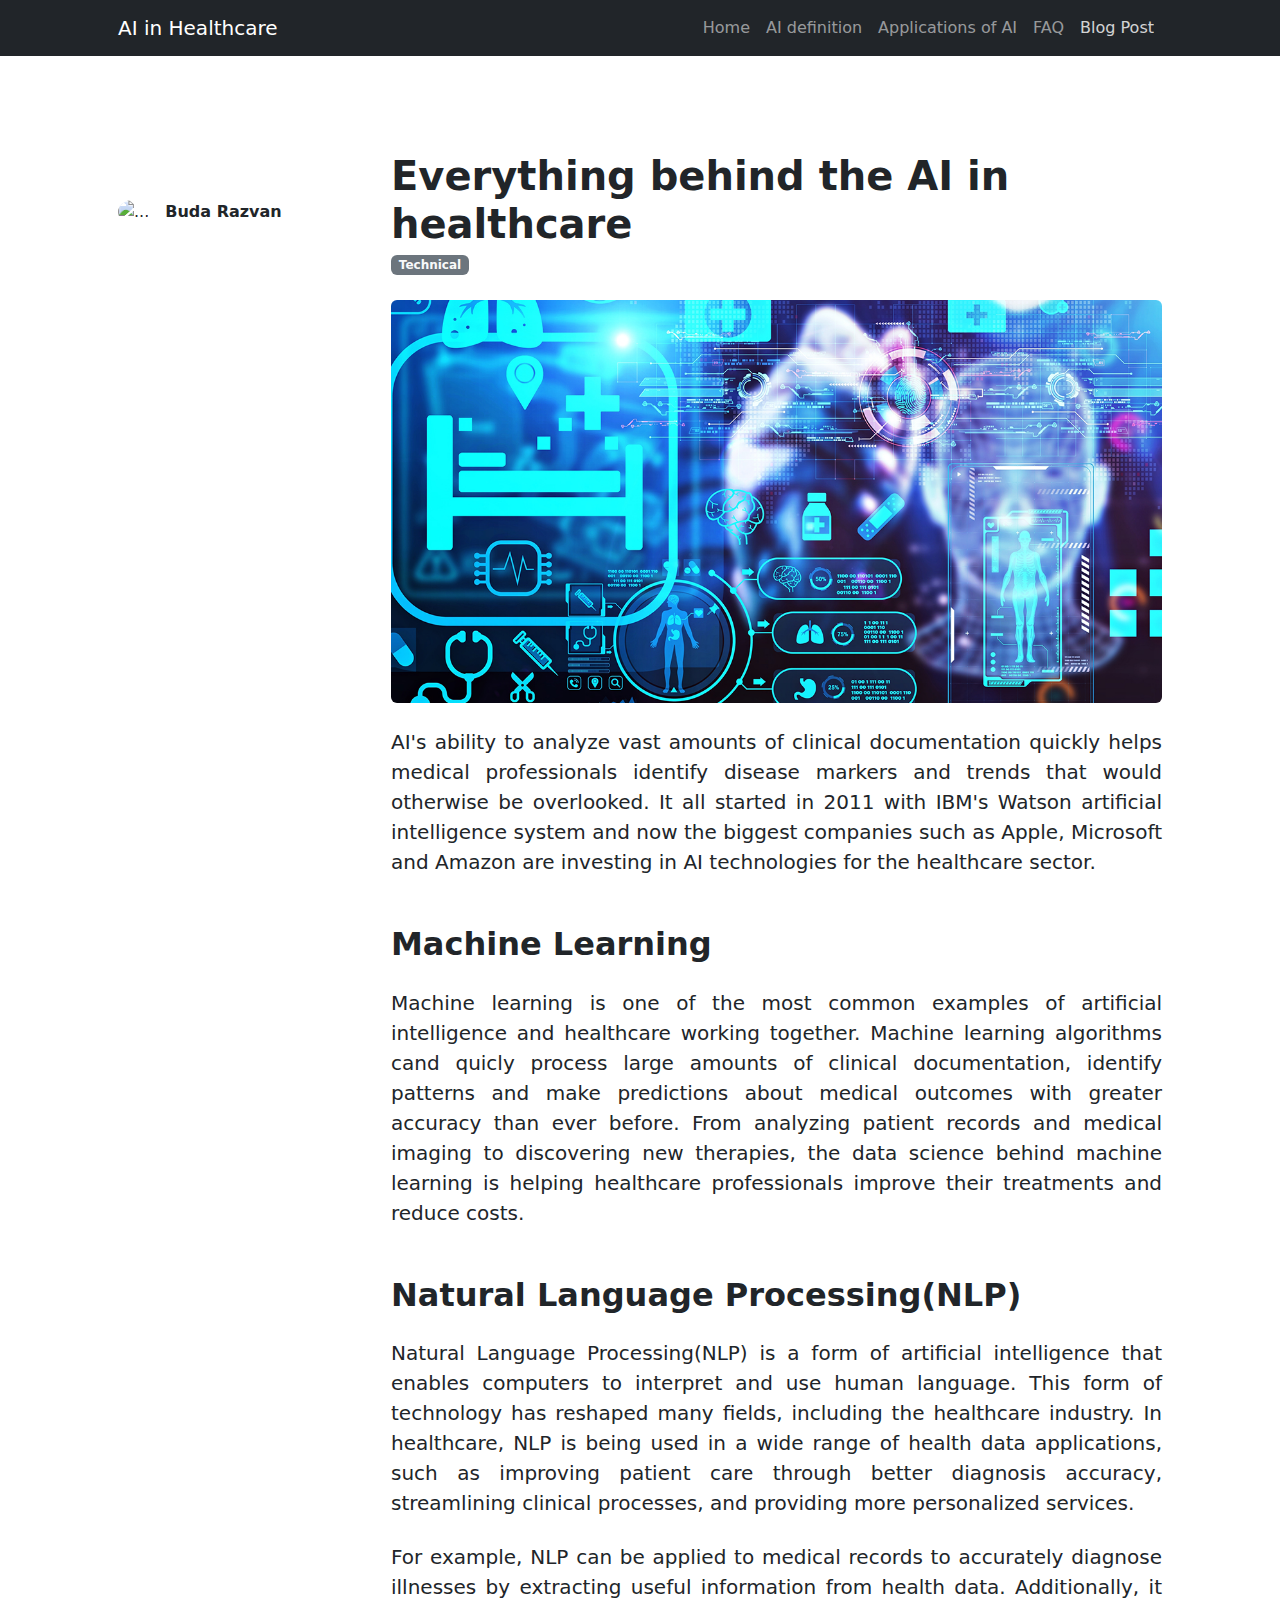
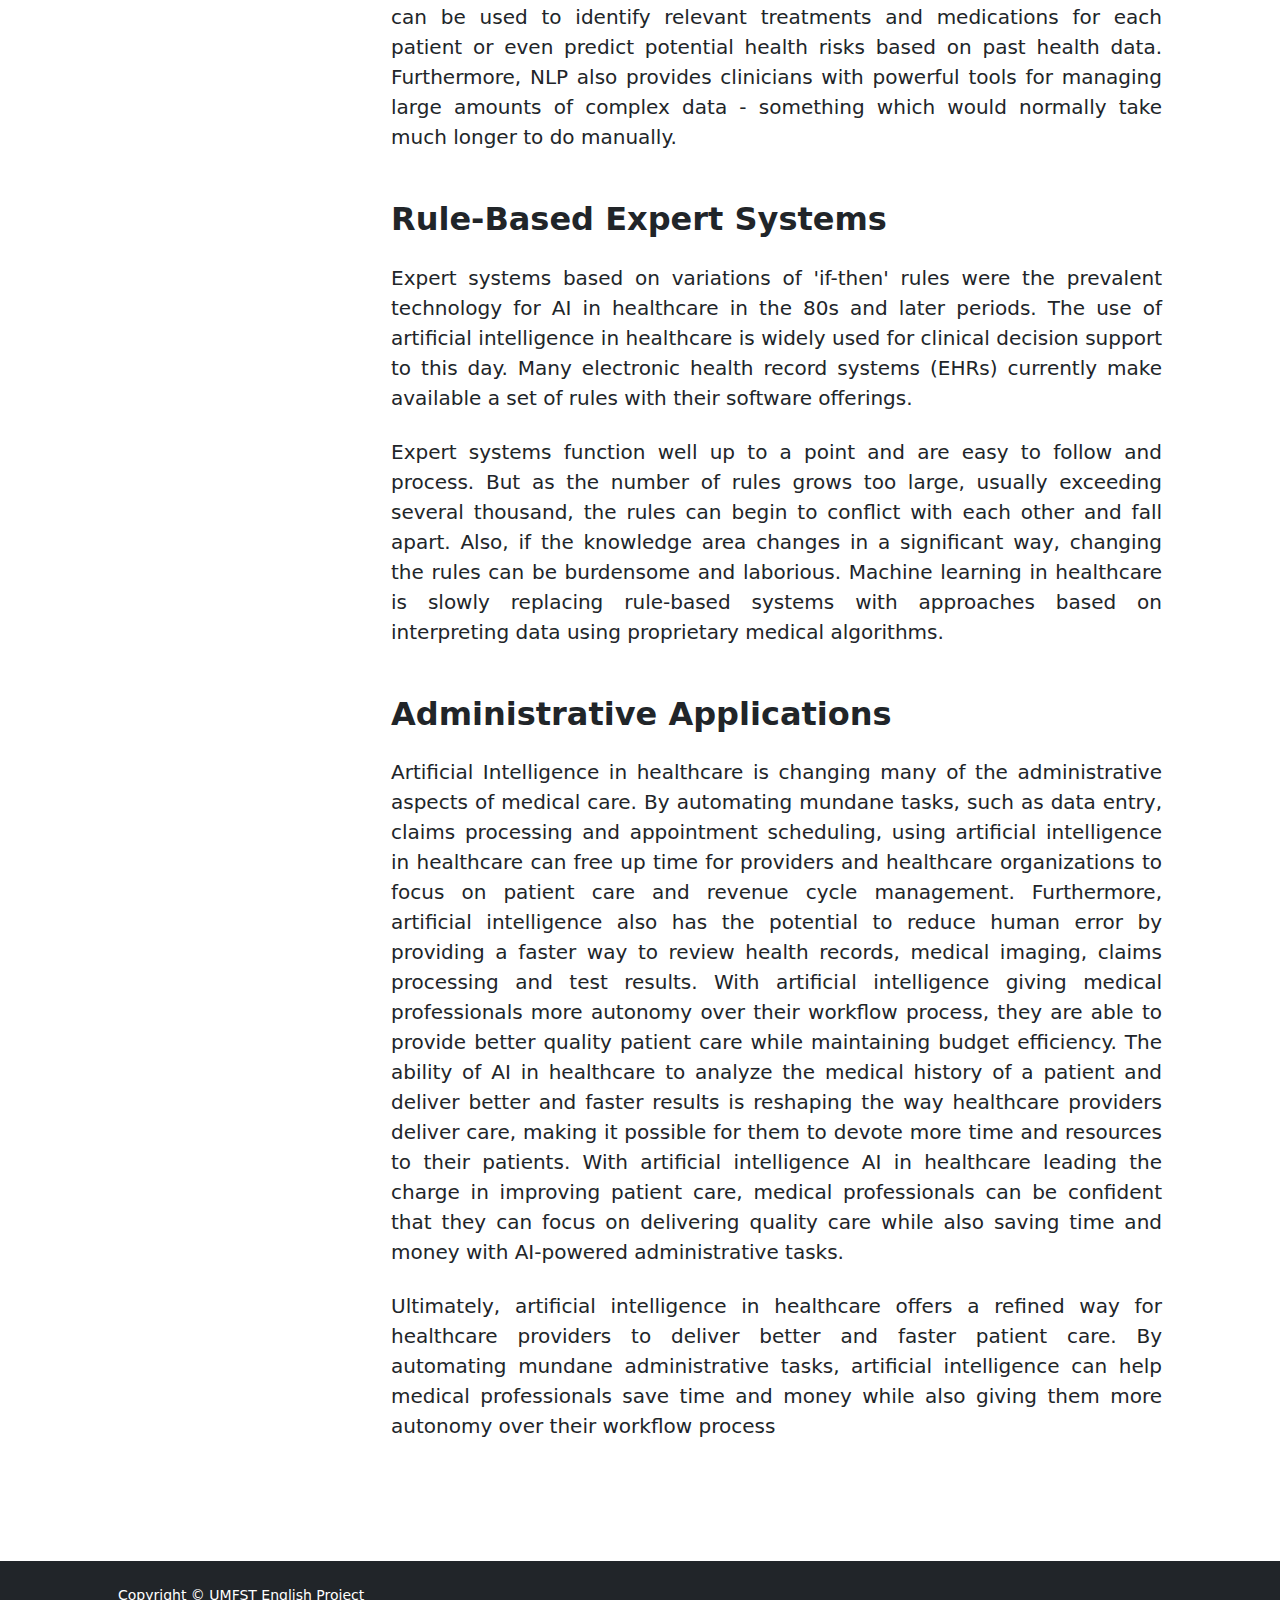
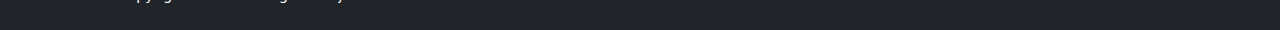
==== blog-post.html @ 0d1d4f3b "Add files via upload" ====
<!DOCTYPE html>
<html lang="en">
    <head>
        <meta charset="utf-8" />
        <meta name="viewport" content="width=device-width, initial-scale=1, shrink-to-fit=no" />
        <meta name="description" content="" />
        <meta name="author" content="" />
        <title>Applications of AI in Healthcare</title>
        <!-- Favicon-->
        <link rel="icon" type="image/x-icon" href="assets/favicon.ico" />
        <!-- Bootstrap icons-->
        <link href="https://cdn.jsdelivr.net/npm/bootstrap-icons@1.5.0/font/bootstrap-icons.css" rel="stylesheet" />
        <!-- Core theme CSS (includes Bootstrap)-->
        <link href="css/styles.css" rel="stylesheet" />
    </head>
    <body class="d-flex flex-column">
        <main class="flex-shrink-0">
            <!-- Navigation-->
            <nav class="navbar navbar-expand-lg navbar-dark bg-dark">
                <div class="container px-5">
                    <a class="navbar-brand" href="index.html">AI in Healthcare</a>
                    <button class="navbar-toggler" type="button" data-bs-toggle="collapse" data-bs-target="#navbarSupportedContent" aria-controls="navbarSupportedContent" aria-expanded="false" aria-label="Toggle navigation"><span class="navbar-toggler-icon"></span></button>
                    <div class="collapse navbar-collapse" id="navbarSupportedContent">
                        <ul class="navbar-nav ms-auto mb-2 mb-lg-0">
                            <li class="nav-item"><a class="nav-link" href="index.html">Home</a></li>
                            <li class="nav-item"><a class="nav-link" href="AIDefinition.html">AI definition</a></li>
                            <li class="nav-item"><a class="nav-link" href="Applications-of-AI.html">Applications of AI</a></li>
                            <li class="nav-item"><a class="nav-link" href="faq.html">FAQ</a></li>
                            <li class="nav-item"><a style="color: white; opacity: 80%;" class="nav-link" href="blog-post.html">Blog Post</a></li>
                        </ul>
                    </div>
                </div>
            </nav>
            <!-- Page Content-->
            <section class="py-5">
                <div class="container px-5 my-5">
                    <div class="row gx-5">
                        <div class="col-lg-3">
                            <div class="d-flex align-items-center mt-lg-5 mb-4">
                                <img class="img-fluid rounded-circle" src="https://dummyimage.com/50x50/ced4da/6c757d.jpg" alt="..." />
                                <div class="ms-3">
                                    <div class="fw-bold">Buda Razvan</div>
                                </div>
                            </div>
                        </div>
                        <div class="col-lg-9">
                            <!-- Post content-->
                            <article>
                                <!-- Post header-->
                                <header class="mb-4">
                                    <!-- Post title-->
                                    <h1 class="fw-bolder mb-1">Everything behind the AI in healthcare</h1>
                                    <!-- Post categories-->
                                    <a class="badge bg-secondary text-decoration-none link-light" href="#!">Technical</a>
                                </header>
                                <!-- Preview image figure-->
                                <figure class="mb-4"><img class="img-fluid rounded" src="assets/blog.jpg" alt="..." /></figure>
                                <!-- Post content-->
                                <section style="text-align: justify;" class="mb-2">
                                    <p class="fs-5 mb-4">AI's ability to analyze vast amounts of clinical documentation quickly helps medical professionals identify disease markers and trends that would otherwise be overlooked.
                                        It all started in 2011 with IBM's Watson artificial intelligence system and now the biggest companies such as Apple, Microsoft and Amazon are investing in AI technologies for the healthcare sector.</p>
                                    <h2 class="fw-bolder mb-4 mt-5">Machine Learning</h2>
                                    <p class="fs-5 mb-4">Machine learning is one of the most common examples of artificial intelligence and healthcare working together. Machine learning algorithms cand quicly process large amounts of clinical 
                                        documentation, identify patterns and make predictions about medical outcomes with greater accuracy than ever before. From analyzing patient records and medical imaging to discovering new therapies, the data 
                                        science behind machine learning is helping healthcare professionals improve their treatments and reduce costs.</p>
                                    <h2 class="fw-bolder mb-4 mt-5">Natural Language Processing(NLP)</h2>
                                    <p class="fs-5 mb-4">Natural Language Processing(NLP) is a form of artificial intelligence that enables computers to interpret and use human language. This form of technology has reshaped many fields, including 
                                        the healthcare industry. In healthcare, NLP is being used in a wide range of health data applications, such as improving patient care through better diagnosis accuracy, streamlining clinical processes, and 
                                        providing more personalized services.</p>
                                    <p class="fs-5 mb-4">For example, NLP can be applied to medical records to accurately diagnose illnesses by extracting useful information from health data. Additionally, it can be used to identify relevant
                                         treatments and medications for each patient or even predict potential health risks based on past health data. Furthermore, NLP also provides clinicians with powerful tools for managing large amounts of 
                                         complex data - something which would normally take much longer to do manually.</p>
                                    <h2 class="fw-bolder mb-4 mt-5">Rule-Based Expert Systems</h2>
                                    <p class="fs-5 mb-4">Expert systems based on variations of 'if-then' rules were the prevalent technology for AI in healthcare in the 80s and later periods. The use of artificial intelligence in healthcare is 
                                        widely used for clinical decision support to this day. Many electronic health record systems (EHRs) currently make available a set of rules with their software offerings.</p>
                                    <p class="fs-5 mb-4">Expert systems function well up to a point and are easy to follow and process. But as the number of rules grows too large, usually exceeding several thousand, the rules can begin to conflict
                                         with each other and fall apart. Also, if the knowledge area changes in a significant way, changing the rules can be burdensome and laborious. Machine learning in healthcare is slowly replacing rule-based systems 
                                         with approaches based on interpreting data using proprietary medical algorithms.</p>
                                    <h2 class="fw-bolder mb-4 mt-5">Administrative Applications</h2>
                                    <p class="fs-5 mb-4">Artificial Intelligence in healthcare is changing many of the administrative aspects of medical care. By automating mundane tasks, such as data entry, claims processing and appointment scheduling, using 
                                        artificial intelligence in healthcare can free up time for providers and healthcare organizations to focus on patient care and revenue cycle management. Furthermore, artificial intelligence also has the potential to reduce 
                                        human error by providing a faster way to review health records, medical imaging, claims processing and test results. With artificial intelligence giving medical professionals more autonomy over their workflow process, they 
                                        are able to provide better quality patient care while maintaining budget efficiency. The ability of AI in healthcare to analyze the medical history of a patient and deliver better and faster results is reshaping the way healthcare
                                         providers deliver care, making it possible for them to devote more time and resources to their patients. With artificial intelligence AI in healthcare leading the charge in improving patient care, medical professionals can be 
                                         confident that they can focus on delivering quality care while also saving time and money with AI-powered administrative tasks.</p>
                                    <p class="fs-5 mb-4">Ultimately, artificial intelligence in healthcare offers a refined way for healthcare providers to deliver better and faster patient care. By automating mundane administrative tasks, artificial intelligence can help 
                                        medical professionals save time and money while also giving them more autonomy over their workflow process</p>
                                </section>
                            </article>
                        </div>
                    </div>
                </div>
            </section>
        </main>
        <!-- Footer-->
        <footer class="bg-dark py-4 mt-auto">
            <div class="container px-5">
                <div class="row align-items-center justify-content-between flex-column flex-sm-row">
                    <div class="col-auto"><div class="small m-0 text-white">Copyright &copy; UMFST English Project</div></div>
                </div>
            </div>
        </footer>
    </body>
</html>
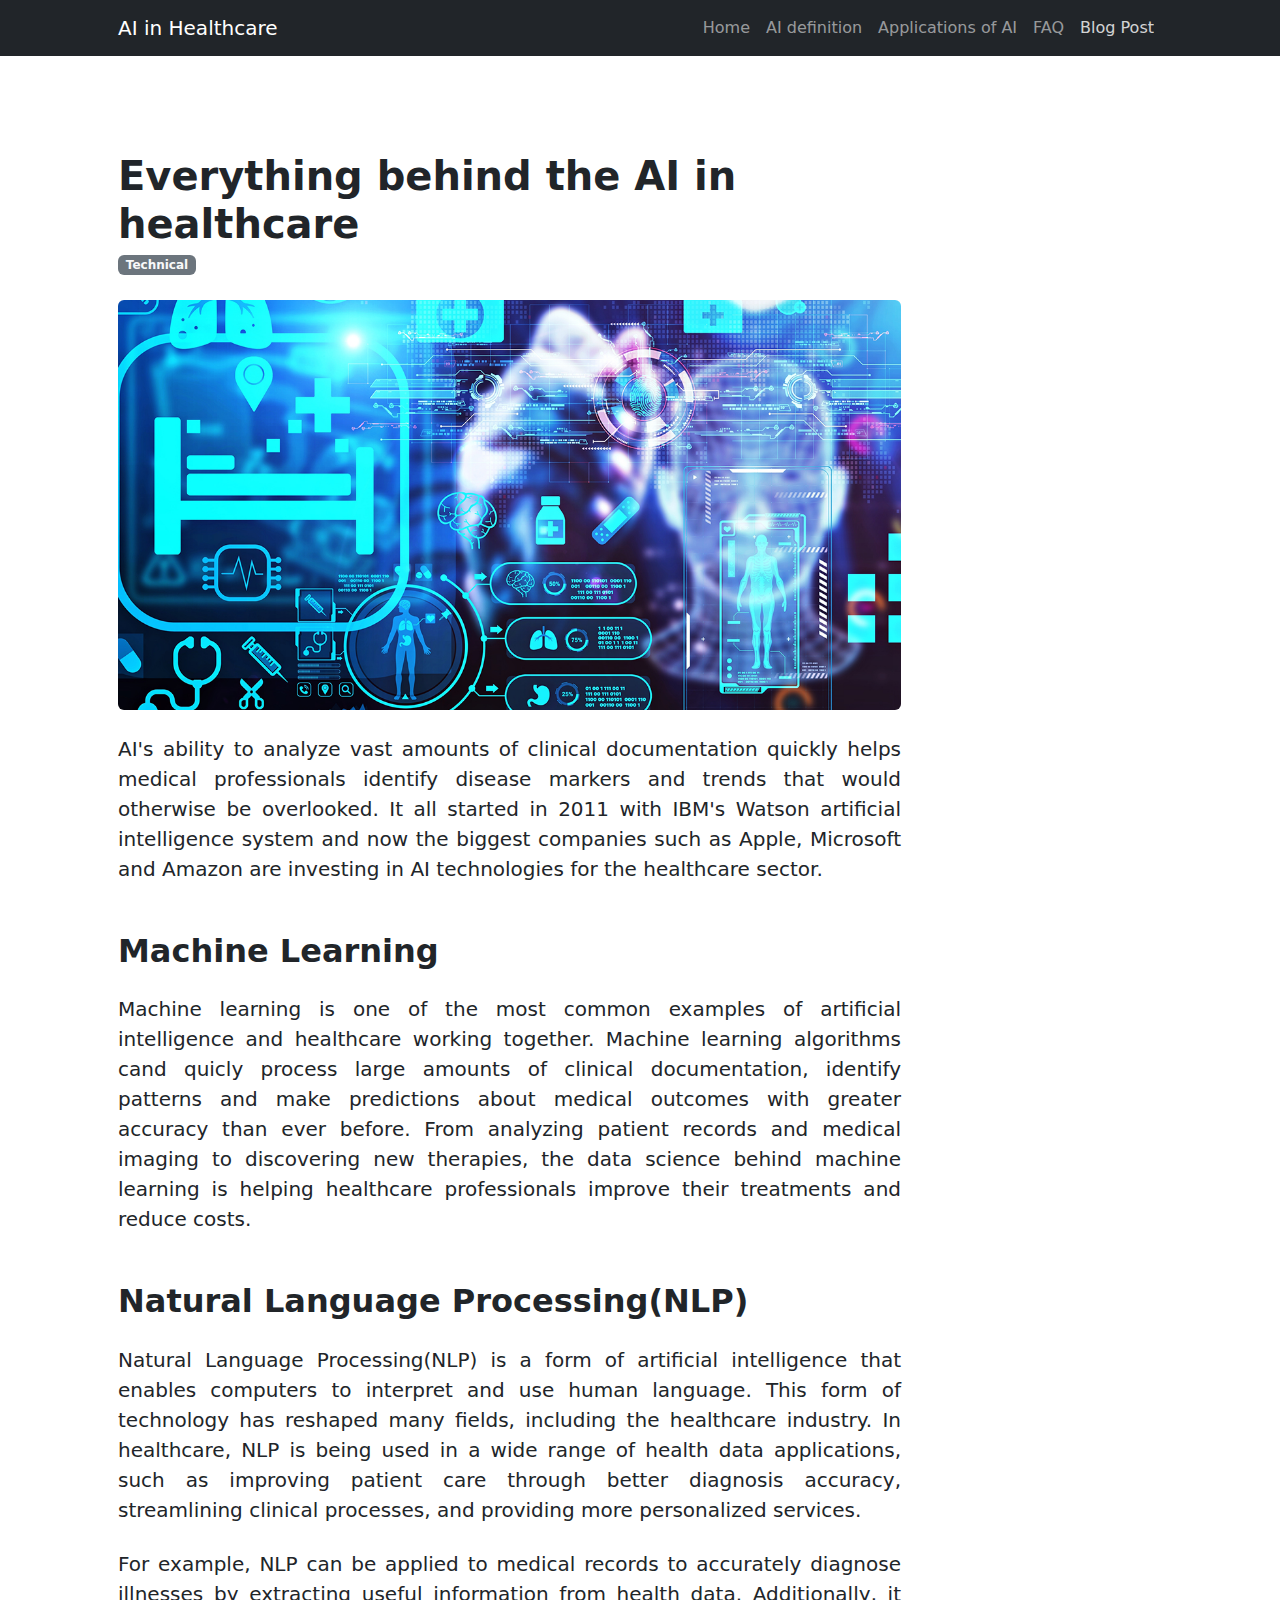
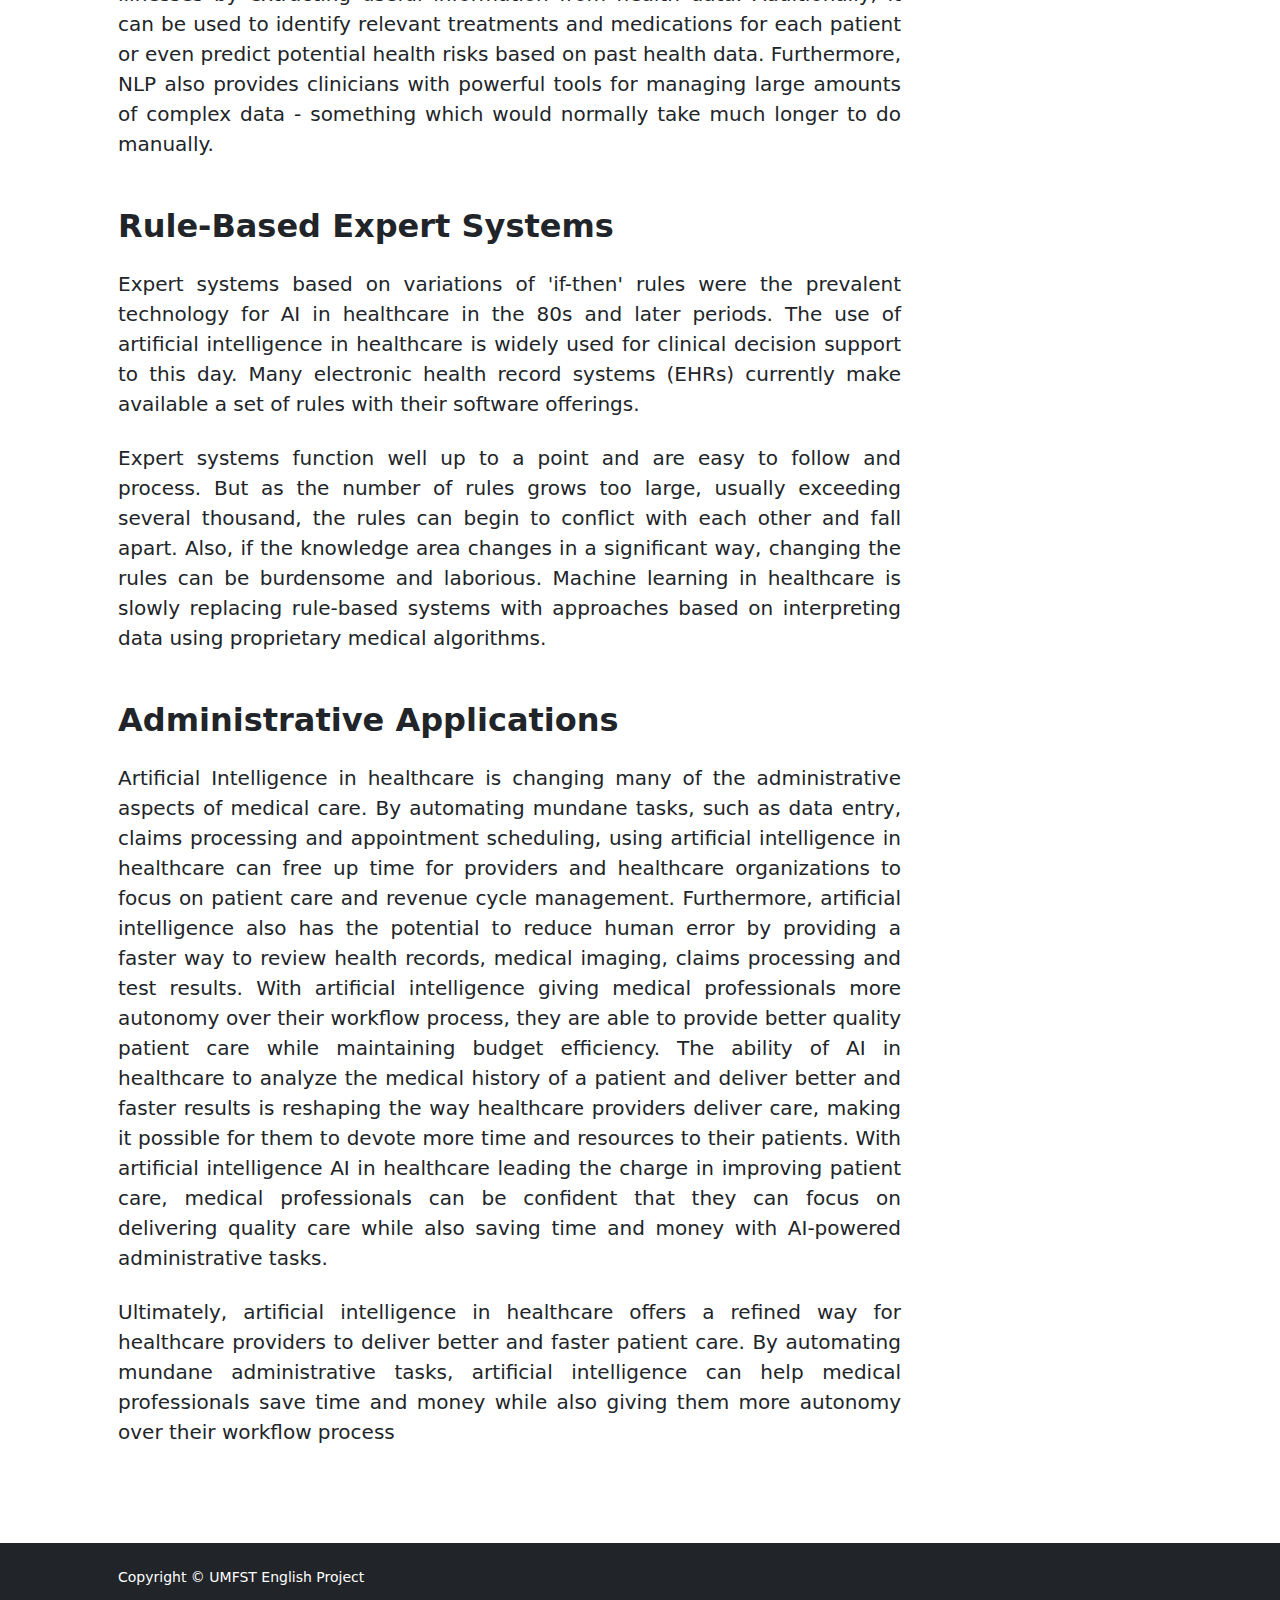
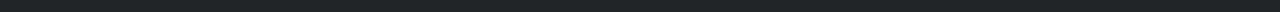
==== commit 1f23c337: "Add files via upload" ====
--- a/blog-post.html
+++ b/blog-post.html
@@ -34,15 +34,6 @@
             <!-- Page Content-->
             <section class="py-5">
                 <div class="container px-5 my-5">
-                    <div class="row gx-5">
-                        <div class="col-lg-3">
-                            <div class="d-flex align-items-center mt-lg-5 mb-4">
-                                <img class="img-fluid rounded-circle" src="https://dummyimage.com/50x50/ced4da/6c757d.jpg" alt="..." />
-                                <div class="ms-3">
-                                    <div class="fw-bold">Buda Razvan</div>
-                                </div>
-                            </div>
-                        </div>
                         <div class="col-lg-9">
                             <!-- Post content-->
                             <article>
